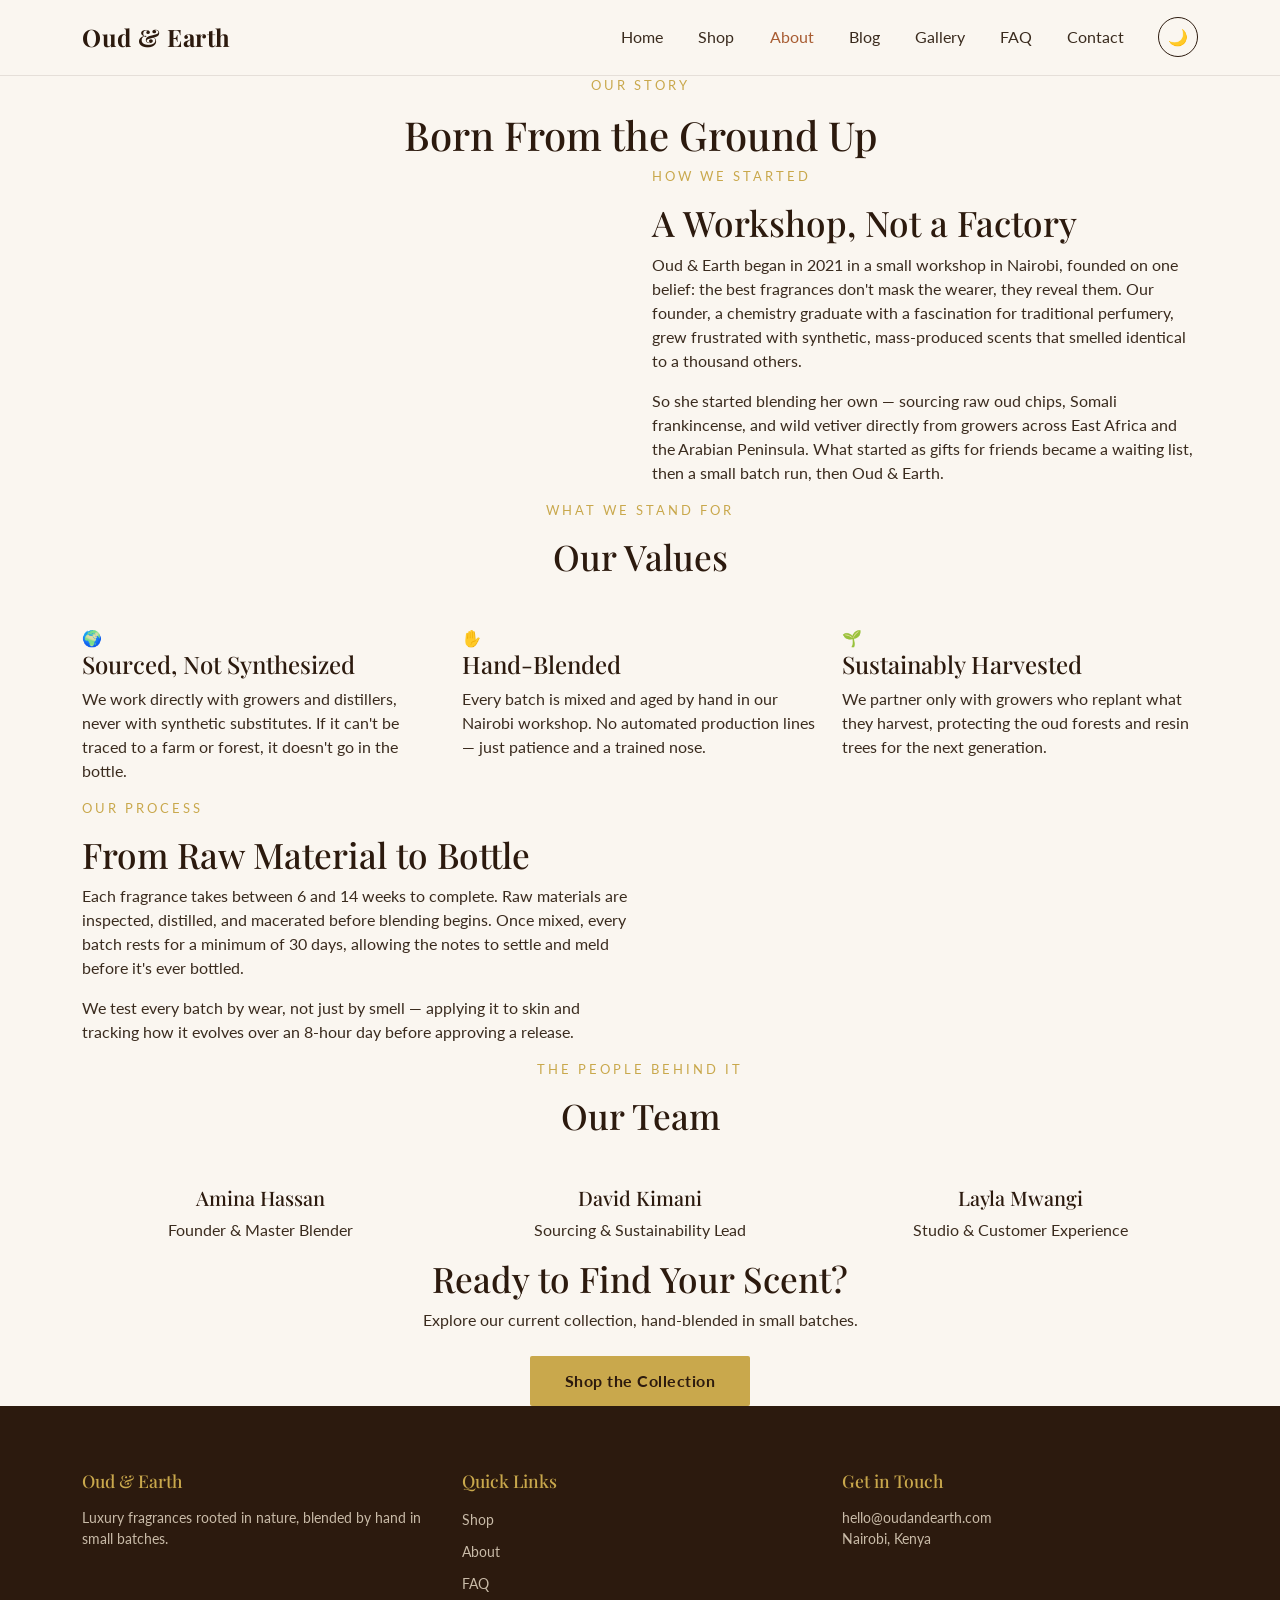
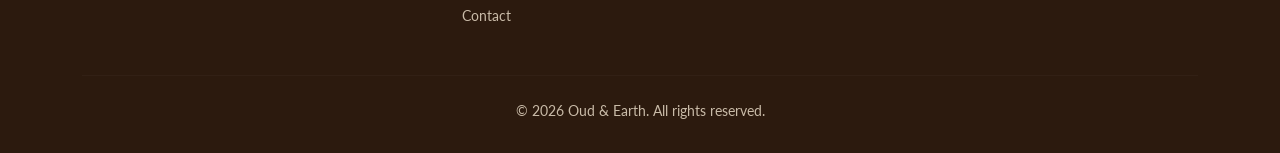
==== about.html @ 219e71b8 "Build about page with story, values, and team sections" ====
<!DOCTYPE html>
<html lang="en">
<head>
  <meta charset="UTF-8" />
  <meta name="viewport" content="width=device-width, initial-scale=1.0" />
  <title>About Us | Oud & Earth</title>

  <!-- Bootstrap 5 -->
  <link href="https://cdnjs.cloudflare.com/ajax/libs/twitter-bootstrap/5.3.3/css/bootstrap.min.css" rel="stylesheet">

  <!-- Google Fonts -->
  <link rel="preconnect" href="https://fonts.googleapis.com">
  <link href="https://fonts.googleapis.com/css2?family=Playfair+Display:wght@500;600;700&family=Lato:wght@300;400;700&display=swap" rel="stylesheet">

  <!-- Custom CSS -->
  <link rel="stylesheet" href="css/style.css">
</head>
<body>

  <!-- ===== NAVBAR ===== -->
  <nav class="navbar navbar-expand-lg fixed-top" id="mainNav">
    <div class="container">
      <a class="navbar-brand" href="index.html">Oud &amp; Earth</a>
      <button class="navbar-toggler" type="button" data-bs-toggle="collapse" data-bs-target="#navMenu" aria-label="Toggle navigation">
        <span class="navbar-toggler-icon"></span>
      </button>
      <div class="collapse navbar-collapse" id="navMenu">
        <ul class="navbar-nav ms-auto">
          <li class="nav-item"><a class="nav-link" href="index.html">Home</a></li>
          <li class="nav-item"><a class="nav-link" href="shop.html">Shop</a></li>
          <li class="nav-item"><a class="nav-link active" href="about.html">About</a></li>
          <li class="nav-item"><a class="nav-link" href="blog.html">Blog</a></li>
          <li class="nav-item"><a class="nav-link" href="gallery.html">Gallery</a></li>
          <li class="nav-item"><a class="nav-link" href="faq.html">FAQ</a></li>
          <li class="nav-item"><a class="nav-link" href="contact.html">Contact</a></li>
        </ul>
        <button id="themeToggle" class="btn-theme ms-lg-3 mt-3 mt-lg-0" aria-label="Toggle dark mode">🌙</button>
      </div>
    </div>
  </nav>

  <!-- ===== PAGE HEADER ===== -->
  <header class="page-header">
    <div class="container text-center">
      <p class="eyebrow">Our Story</p>
      <h1 class="page-title">Born From the Ground Up</h1>
    </div>
  </header>

  <!-- ===== ORIGIN STORY ===== -->
  <section class="about-section">
    <div class="container">
      <div class="row align-items-center gy-4">
        <div class="col-lg-6">
          <div class="about-image about-image-1"></div>
        </div>
        <div class="col-lg-6">
          <p class="eyebrow">How We Started</p>
          <h2 class="section-title">A Workshop, Not a Factory</h2>
          <p>Oud & Earth began in 2021 in a small workshop in Nairobi, founded on one belief: the best fragrances don't mask the wearer, they reveal them. Our founder, a chemistry graduate with a fascination for traditional perfumery, grew frustrated with synthetic, mass-produced scents that smelled identical to a thousand others.</p>
          <p>So she started blending her own — sourcing raw oud chips, Somali frankincense, and wild vetiver directly from growers across East Africa and the Arabian Peninsula. What started as gifts for friends became a waiting list, then a small batch run, then Oud & Earth.</p>
        </div>
      </div>
    </div>
  </section>

  <!-- ===== VALUES ===== -->
  <section class="values-section">
    <div class="container">
      <p class="eyebrow text-center">What We Stand For</p>
      <h2 class="section-title text-center mb-5">Our Values</h2>
      <div class="row g-4">

        <div class="col-md-4">
          <div class="value-card">
            <div class="value-icon">🌍</div>
            <h4>Sourced, Not Synthesized</h4>
            <p>We work directly with growers and distillers, never with synthetic substitutes. If it can't be traced to a farm or forest, it doesn't go in the bottle.</p>
          </div>
        </div>

        <div class="col-md-4">
          <div class="value-card">
            <div class="value-icon">✋</div>
            <h4>Hand-Blended</h4>
            <p>Every batch is mixed and aged by hand in our Nairobi workshop. No automated production lines — just patience and a trained nose.</p>
          </div>
        </div>

        <div class="col-md-4">
          <div class="value-card">
            <div class="value-icon">🌱</div>
            <h4>Sustainably Harvested</h4>
            <p>We partner only with growers who replant what they harvest, protecting the oud forests and resin trees for the next generation.</p>
          </div>
        </div>

      </div>
    </div>
  </section>

  <!-- ===== PROCESS ===== -->
  <section class="process-section">
    <div class="container">
      <div class="row align-items-center gy-4">
        <div class="col-lg-6 order-lg-2">
          <div class="about-image about-image-2"></div>
        </div>
        <div class="col-lg-6 order-lg-1">
          <p class="eyebrow">Our Process</p>
          <h2 class="section-title">From Raw Material to Bottle</h2>
          <p>Each fragrance takes between 6 and 14 weeks to complete. Raw materials are inspected, distilled, and macerated before blending begins. Once mixed, every batch rests for a minimum of 30 days, allowing the notes to settle and meld before it's ever bottled.</p>
          <p>We test every batch by wear, not just by smell — applying it to skin and tracking how it evolves over an 8-hour day before approving a release.</p>
        </div>
      </div>
    </div>
  </section>

  <!-- ===== TEAM ===== -->
  <section class="team-section">
    <div class="container">
      <p class="eyebrow text-center">The People Behind It</p>
      <h2 class="section-title text-center mb-5">Our Team</h2>
      <div class="row g-4 justify-content-center">

        <div class="col-md-4">
          <div class="team-card text-center">
            <div class="team-photo team-photo-1"></div>
            <h5>Amina Hassan</h5>
            <p class="team-role">Founder &amp; Master Blender</p>
          </div>
        </div>

        <div class="col-md-4">
          <div class="team-card text-center">
            <div class="team-photo team-photo-2"></div>
            <h5>David Kimani</h5>
            <p class="team-role">Sourcing &amp; Sustainability Lead</p>
          </div>
        </div>

        <div class="col-md-4">
          <div class="team-card text-center">
            <div class="team-photo team-photo-3"></div>
            <h5>Layla Mwangi</h5>
            <p class="team-role">Studio &amp; Customer Experience</p>
          </div>
        </div>

      </div>
    </div>
  </section>

  <!-- ===== CTA ===== -->
  <section class="about-cta text-center">
    <div class="container">
      <h2 class="section-title">Ready to Find Your Scent?</h2>
      <p class="mb-4">Explore our current collection, hand-blended in small batches.</p>
      <a href="shop.html" class="btn btn-gold">Shop the Collection</a>
    </div>
  </section>

  <!-- ===== FOOTER ===== -->
  <footer class="site-footer">
    <div class="container">
      <div class="row gy-4">
        <div class="col-md-4">
          <h5>Oud &amp; Earth</h5>
          <p>Luxury fragrances rooted in nature, blended by hand in small batches.</p>
        </div>
        <div class="col-md-4">
          <h5>Quick Links</h5>
          <ul class="footer-links">
            <li><a href="shop.html">Shop</a></li>
            <li><a href="about.html">About</a></li>
            <li><a href="faq.html">FAQ</a></li>
            <li><a href="contact.html">Contact</a></li>
          </ul>
        </div>
        <div class="col-md-4">
          <h5>Get in Touch</h5>
          <p>hello@oudandearth.com<br>Nairobi, Kenya</p>
        </div>
      </div>
      <hr>
      <p class="text-center small mb-0">&copy; 2026 Oud &amp; Earth. All rights reserved.</p>
    </div>
  </footer>

  <script src="https://cdnjs.cloudflare.com/ajax/libs/twitter-bootstrap/5.3.3/js/bootstrap.bundle.min.js"></script>
  <script src="js/main.js"></script>
</body>
</html>
---- css/style.css ----
/* ============================
   OUD & EARTH — CUSTOM STYLES
   ============================ */

:root {
  --color-bg: #FAF6F0;
  --color-dark: #2C1A0E;
  --color-gold: #C9A84C;
  --color-terracotta: #A85C32;
  --color-text: #3A2B1E;
  --font-display: 'Playfair Display', serif;
  --font-body: 'Lato', sans-serif;
}

* {
  box-sizing: border-box;
}

body {
  font-family: var(--font-body);
  color: var(--color-text);
  background-color: var(--color-bg);
  margin: 0;
  padding-top: 76px;
}

h1, h2, h3, h4, h5 {
  font-family: var(--font-display);
  color: var(--color-dark);
}

a {
  text-decoration: none;
}

/* ===== NAVBAR ===== */
#mainNav {
  background-color: var(--color-bg);
  border-bottom: 1px solid rgba(44, 26, 14, 0.1);
  padding: 0.9rem 0;
  transition: background-color 0.3s ease;
}

.navbar-brand {
  font-family: var(--font-display);
  font-size: 1.5rem;
  font-weight: 700;
  color: var(--color-dark) !important;
  letter-spacing: 0.5px;
}

.nav-link {
  font-family: var(--font-body);
  color: var(--color-text) !important;
  font-weight: 400;
  margin: 0 0.6rem;
  position: relative;
}

.nav-link.active,
.nav-link:hover {
  color: var(--color-terracotta) !important;
}

.btn-theme {
  background: none;
  border: 1px solid var(--color-dark);
  border-radius: 50px;
  width: 40px;
  height: 40px;
  cursor: pointer;
  font-size: 1rem;
}

/* ===== HERO ===== */
.hero {
  position: relative;
  min-height: 90vh;
  display: flex;
  align-items: center;
  justify-content: center;
  background: linear-gradient(135deg, #2C1A0E 0%, #4A2E18 45%, #6B3F1F 100%);
  overflow: hidden;
}

.hero-overlay {
  position: absolute;
  inset: 0;
  background:
    radial-gradient(circle at 20% 30%, rgba(201, 168, 76, 0.18), transparent 50%),
    radial-gradient(circle at 80% 70%, rgba(168, 92, 50, 0.25), transparent 50%);
}

.hero-content {
  position: relative;
  z-index: 2;
  padding: 2rem 1rem;
  max-width: 800px;
}

.eyebrow {
  font-family: var(--font-body);
  text-transform: uppercase;
  letter-spacing: 3px;
  font-size: 0.8rem;
  color: var(--color-gold);
  margin-bottom: 1rem;
}

.hero-title {
  font-size: 3.2rem;
  font-weight: 600;
  color: #FAF6F0;
  line-height: 1.2;
  margin-bottom: 1.2rem;
}

.hero-sub {
  font-size: 1.15rem;
  color: #E8DDD0;
  margin-bottom: 2rem;
}

.btn-gold {
  background-color: var(--color-gold);
  color: var(--color-dark);
  font-weight: 700;
  padding: 0.8rem 2.2rem;
  border-radius: 2px;
  border: none;
  letter-spacing: 0.5px;
  transition: all 0.3s ease;
}

.btn-gold:hover {
  background-color: #b8943f;
  color: var(--color-dark);
  transform: translateY(-2px);
}

.btn-outline-gold {
  border: 1.5px solid var(--color-gold);
  color: var(--color-dark);
  font-weight: 600;
  padding: 0.7rem 2rem;
  border-radius: 2px;
  transition: all 0.3s ease;
}

.btn-outline-gold:hover {
  background-color: var(--color-gold);
  color: var(--color-dark);
}

/* ===== INTRO STRIP ===== */
.intro-strip {
  background-color: #F0E8DA;
  padding: 4rem 0;
}

.intro-strip h3 {
  font-size: 1.3rem;
  margin-bottom: 0.6rem;
}

.intro-strip p {
  font-size: 0.95rem;
  color: #5A4A3A;
}

/* ===== FEATURED SCENTS ===== */
.featured {
  padding: 6rem 0;
}

.section-title {
  font-size: 2.2rem;
}

.scent-card {
  text-align: center;
  transition: transform 0.3s ease;
}

.scent-card:hover {
  transform: translateY(-6px);
}

.scent-image {
  height: 320px;
  border-radius: 4px;
  margin-bottom: 1.2rem;
  background-size: cover;
  background-position: center;
}

.scent-1 { background: linear-gradient(160deg, #3A2416, #6B3F1F); }
.scent-2 { background: linear-gradient(160deg, #6B3F1F, #C9A84C); }
.scent-3 { background: linear-gradient(160deg, #2C1A0E, #5A4A3A); }

.scent-card h4 {
  font-size: 1.3rem;
  margin-bottom: 0.3rem;
}

.scent-notes {
  font-size: 0.85rem;
  color: #7A6A5A;
  margin-bottom: 0.4rem;
}

.price {
  font-weight: 700;
  color: var(--color-terracotta);
}

/* ===== STORY SECTION ===== */
.story {
  background-color: #F0E8DA;
  padding: 6rem 0;
}

.story p {
  font-size: 1.05rem;
  line-height: 1.7;
  margin-bottom: 1.5rem;
}

.story-image {
  height: 380px;
  border-radius: 4px;
  background: linear-gradient(135deg, #4A2E18, #C9A84C);
}

.link-gold {
  color: var(--color-terracotta);
  font-weight: 700;
  border-bottom: 1px solid var(--color-terracotta);
  padding-bottom: 2px;
}

/* ===== FOOTER ===== */
.site-footer {
  background-color: var(--color-dark);
  color: #E8DDD0;
  padding: 4rem 0 2rem;
}

.site-footer h5 {
  color: var(--color-gold);
  font-size: 1.1rem;
  margin-bottom: 1rem;
}

.site-footer p {
  font-size: 0.9rem;
  color: #C9BBA8;
}

.footer-links {
  list-style: none;
  padding: 0;
}

.footer-links li {
  margin-bottom: 0.5rem;
}

.footer-links a {
  color: #C9BBA8;
  font-size: 0.9rem;
}

.footer-links a:hover {
  color: var(--color-gold);
}

.site-footer hr {
  border-color: rgba(255, 255, 255, 0.1);
  margin: 2rem 0 1.5rem;
}

/* ===== DARK MODE ===== */
body.dark-mode {
  background-color: #1C120A;
  color: #E8DDD0;
}

body.dark-mode #mainNav {
  background-color: #1C120A;
  border-bottom-color: rgba(255, 255, 255, 0.08);
}

body.dark-mode .navbar-brand,
body.dark-mode .nav-link {
  color: #E8DDD0 !important;
}

body.dark-mode .intro-strip,
body.dark-mode .story {
  background-color: #271A10;
}

body.dark-mode h1, body.dark-mode h2, body.dark-mode h3, body.dark-mode h4 {
  color: #F4ECE0;
}

body.dark-mode .intro-strip p,
body.dark-mode .scent-notes,
body.dark-mode .story p {
  color: #B8A992;
}

/* ===== RESPONSIVE ===== */
@media (max-width: 768px) {
  .hero-title {
    font-size: 2.2rem;
  }
  .featured, .story {
    padding: 3.5rem 0;
  }
  .story-image {
    height: 260px;
  }
}
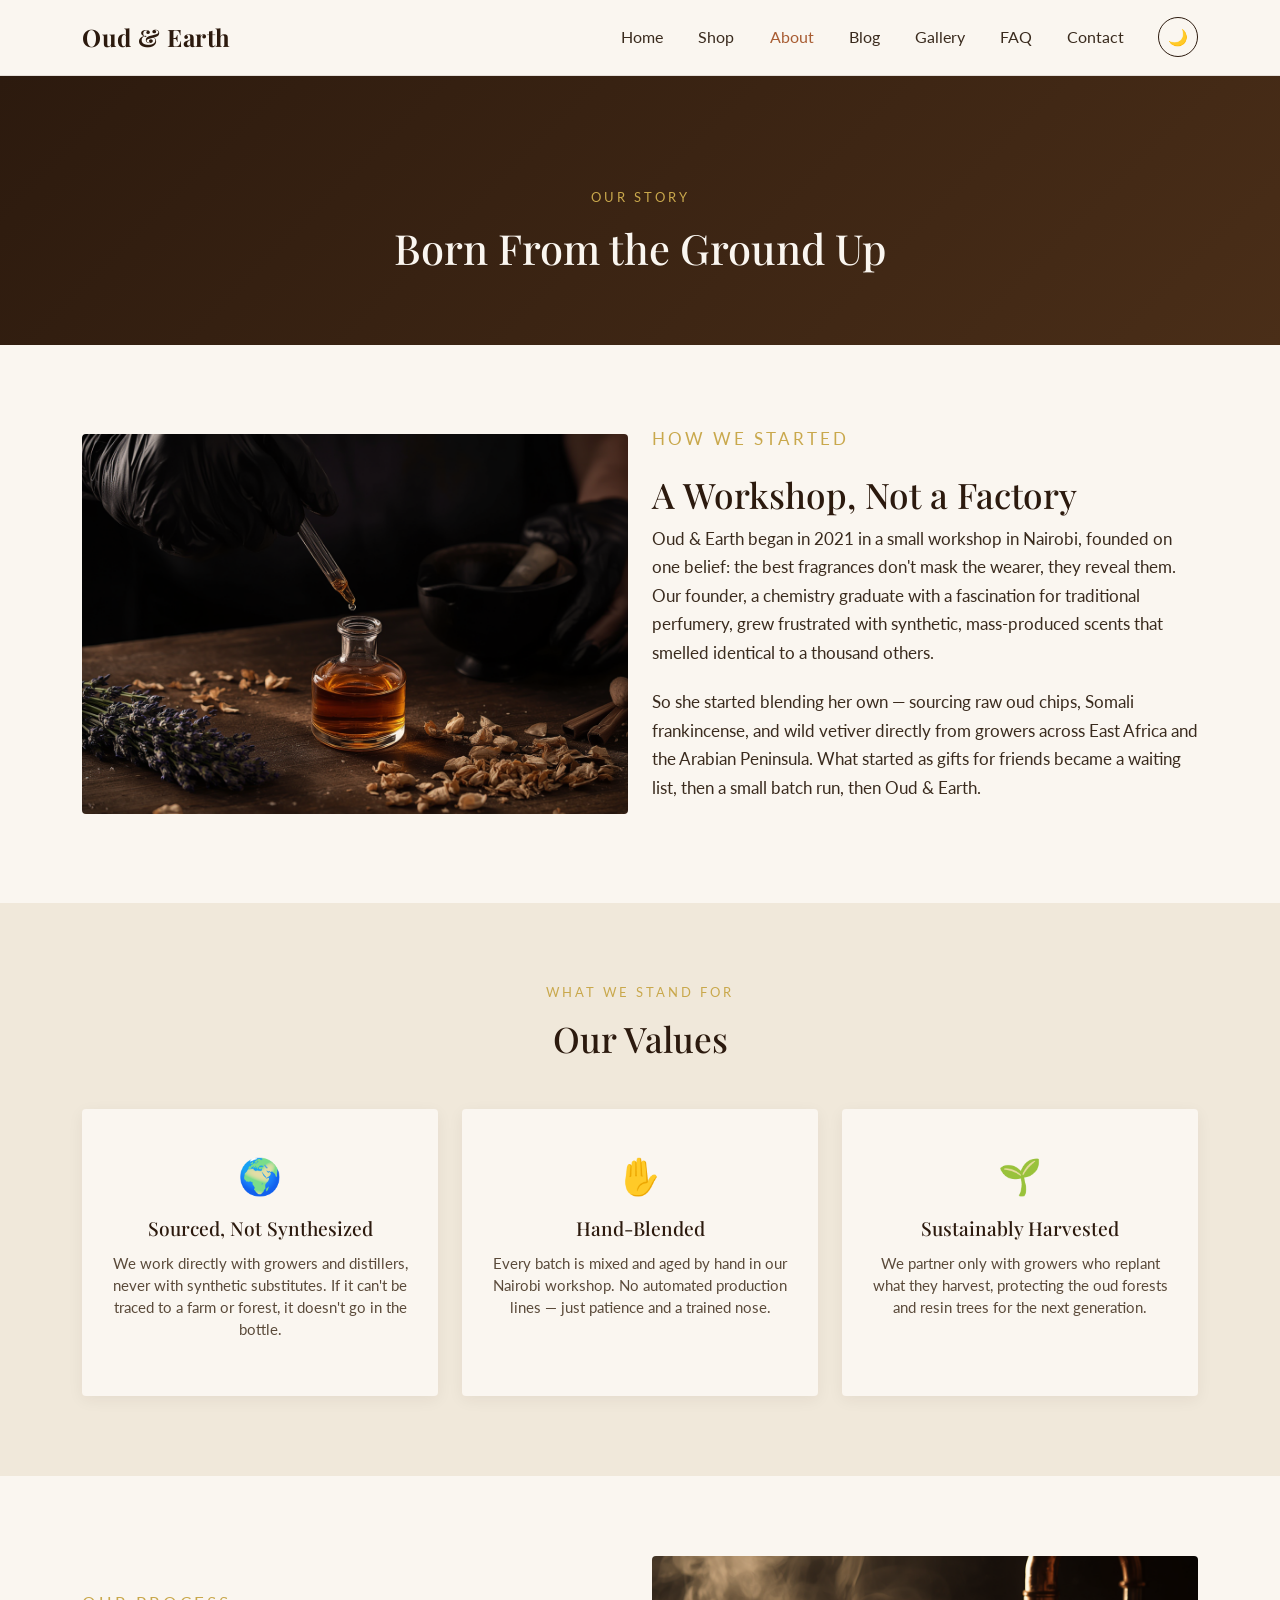
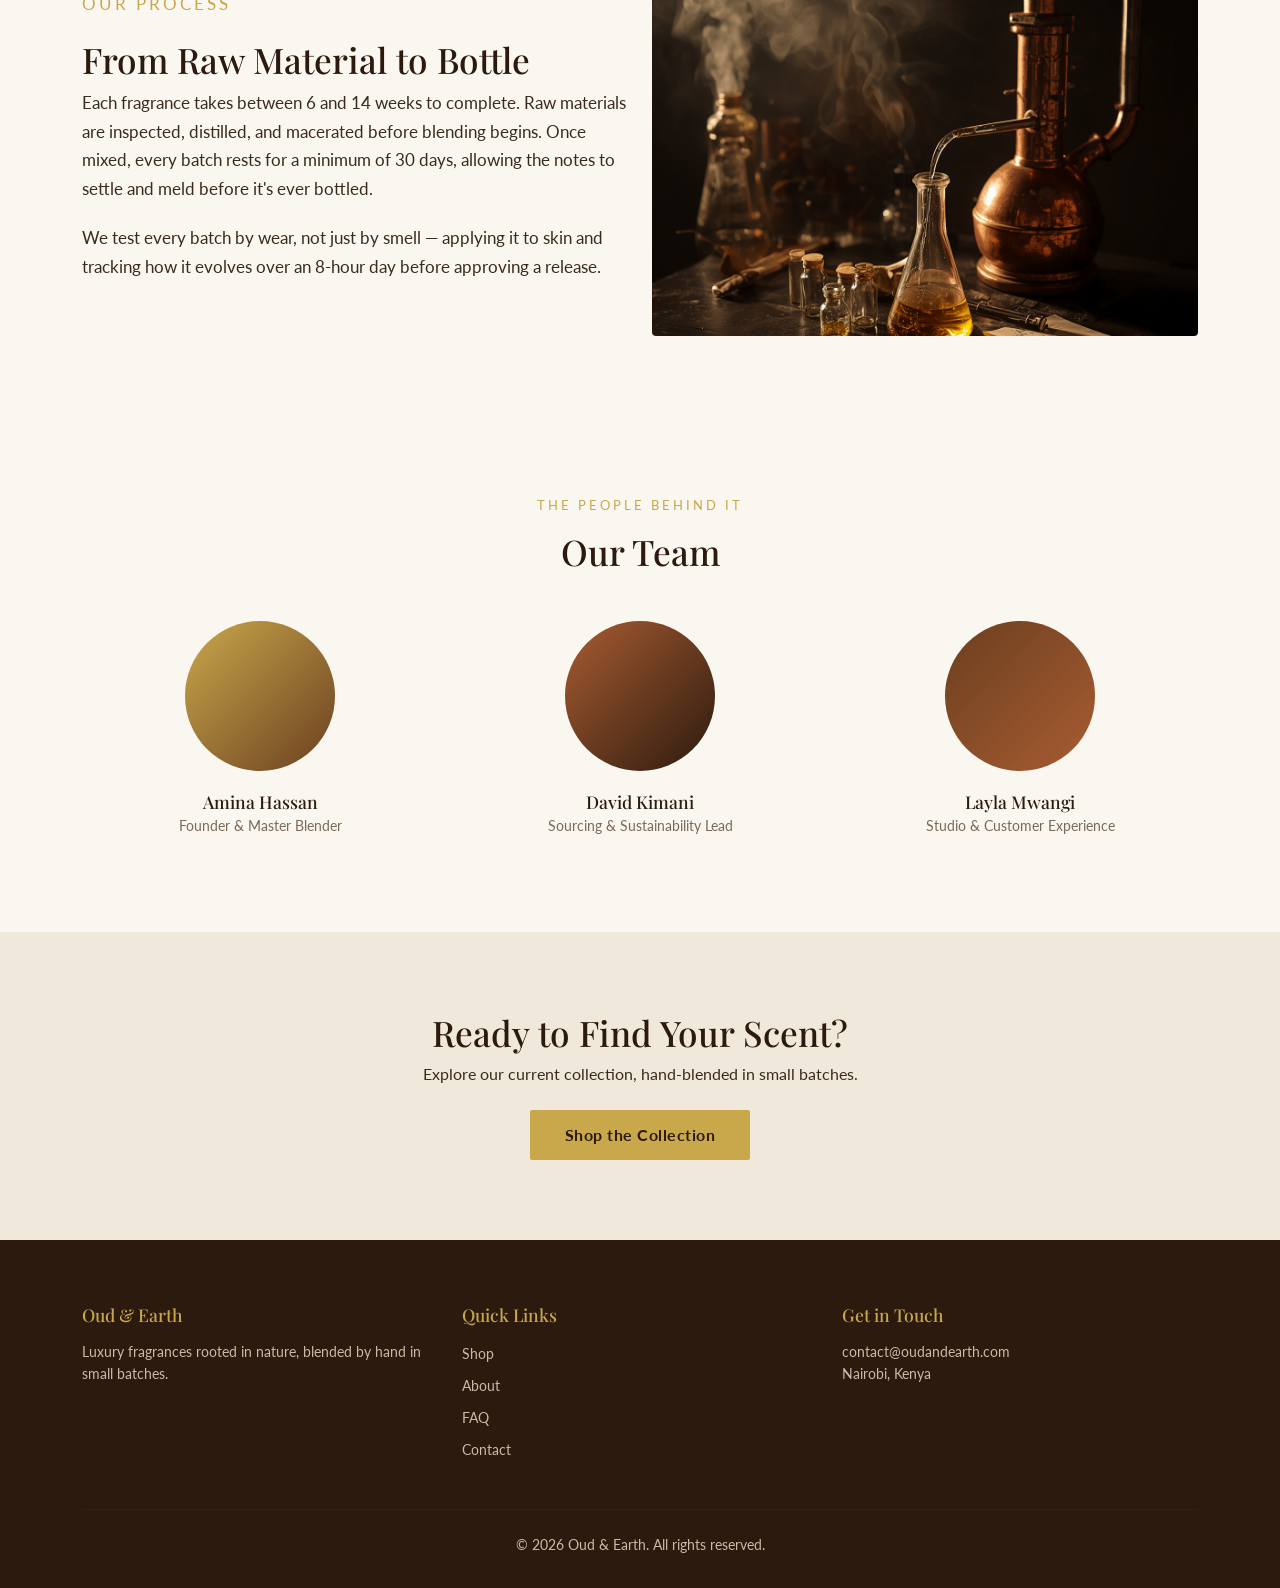
==== commit 79e31da8: "Update footer contact details across all pages" ====
--- a/about.html
+++ b/about.html
@@ -4,6 +4,7 @@
   <meta charset="UTF-8" />
   <meta name="viewport" content="width=device-width, initial-scale=1.0" />
   <title>About Us | Oud & Earth</title>
+  <link rel="icon" href="data:image/svg+xml,<svg xmlns=%22http://www.w3.org/2000/svg%22 viewBox=%220 0 100 100%22><text y=%22.9em%22 font-size=%2290%22>🌿</text></svg>">
 
   <!-- Bootstrap 5 -->
   <link href="https://cdnjs.cloudflare.com/ajax/libs/twitter-bootstrap/5.3.3/css/bootstrap.min.css" rel="stylesheet">
@@ -179,7 +180,7 @@
         </div>
         <div class="col-md-4">
           <h5>Get in Touch</h5>
-          <p>hello@oudandearth.com<br>Nairobi, Kenya</p>
+          <p>contact@oudandearth.com<br>Nairobi, Kenya</p>
         </div>
       </div>
       <hr>
--- a/css/style.css
+++ b/css/style.css
@@ -177,6 +177,12 @@
   font-size: 2.2rem;
 }
 
+.scent-card-link {
+  text-decoration: none;
+  color: inherit;
+  display: block;
+}
+
 .scent-card {
   text-align: center;
   transition: transform 0.3s ease;
@@ -194,9 +200,9 @@
   background-position: center;
 }
 
-.scent-1 { background: linear-gradient(160deg, #3A2416, #6B3F1F); }
-.scent-2 { background: linear-gradient(160deg, #6B3F1F, #C9A84C); }
-.scent-3 { background: linear-gradient(160deg, #2C1A0E, #5A4A3A); }
+.scent-1 { background-image: url('../assets/images/amber-nocturne.png');background-size: cover; background-position: center; }
+.scent-2 { background-image: url('../assets/images/desert-bloom.png');background-size: cover; background-position: center; }
+.scent-3 { background-image: url('../assets/images/vetiver-smoke.png');background-size: cover; background-position: center; }
 
 .scent-card h4 {
   font-size: 1.3rem;
@@ -229,7 +235,9 @@
 .story-image {
   height: 380px;
   border-radius: 4px;
-  background: linear-gradient(135deg, #4A2E18, #C9A84C);
+  background-image: url('../assets/images/our-story.jpg');
+  background-size: cover;
+  background-position: center;
 }
 
 .link-gold {
@@ -311,6 +319,654 @@
   color: #B8A992;
 }
 
+/* ===== PAGE HEADER (About, Shop, etc.) ===== */
+.page-header {
+  background: linear-gradient(135deg, #2C1A0E 0%, #4A2E18 100%);
+  padding: 7rem 0 4rem;
+}
+
+.page-header .eyebrow {
+  color: var(--color-gold);
+}
+
+.page-title {
+  color: #FAF6F0;
+  font-size: 2.6rem;
+}
+
+/* ===== ABOUT PAGE ===== */
+.about-section,
+.process-section {
+  padding: 5rem 0;
+}
+
+.about-section p,
+.process-section p {
+  font-size: 1.05rem;
+  line-height: 1.7;
+  margin-bottom: 1.3rem;
+}
+
+.about-image {
+  height: 380px;
+  border-radius: 4px;
+}
+
+.about-image-1 {
+  background-image: url('../assets/images/about-workshop.jpg');
+  background-size: cover;
+  background-position: center;
+}
+
+.about-image-2 {
+  background-image: url('../assets/images/about-process.jpg');
+  background-size: cover;
+  background-position: center;
+}
+
+.values-section {
+  background-color: #F0E8DA;
+  padding: 5rem 0;
+}
+
+.value-card {
+  background-color: var(--color-bg);
+  padding: 2.5rem 1.8rem;
+  border-radius: 4px;
+  height: 100%;
+  text-align: center;
+  box-shadow: 0 4px 16px rgba(44, 26, 14, 0.06);
+}
+
+.value-icon {
+  font-size: 2.2rem;
+  margin-bottom: 1rem;
+}
+
+.value-card h4 {
+  font-size: 1.2rem;
+  margin-bottom: 0.7rem;
+}
+
+.value-card p {
+  font-size: 0.92rem;
+  color: #5A4A3A;
+}
+
+.team-section {
+  padding: 5rem 0;
+}
+
+.team-photo {
+  width: 150px;
+  height: 150px;
+  border-radius: 50%;
+  margin: 0 auto 1.2rem;
+}
+
+.team-photo-1 { background: linear-gradient(135deg, #C9A84C, #6B3F1F); }
+.team-photo-2 { background: linear-gradient(135deg, #A85C32, #2C1A0E); }
+.team-photo-3 { background: linear-gradient(135deg, #6B3F1F, #A85C32); }
+
+.team-card h5 {
+  font-size: 1.1rem;
+  margin-bottom: 0.2rem;
+}
+
+.team-role {
+  font-size: 0.88rem;
+  color: #7A6A5A;
+}
+
+.about-cta {
+  background-color: #F0E8DA;
+  padding: 5rem 0;
+}
+
+body.dark-mode .page-header {
+  background: linear-gradient(135deg, #15100A 0%, #2C1A0E 100%);
+}
+
+body.dark-mode .values-section,
+body.dark-mode .about-cta {
+  background-color: #271A10;
+}
+
+body.dark-mode .value-card {
+  background-color: #2C1A0E;
+}
+
+body.dark-mode .value-card p,
+body.dark-mode .team-role {
+  color: #B8A992;
+}
+
+/* ===== CONTACT PAGE ===== */
+.contact-section {
+  padding: 5rem 0;
+}
+
+.contact-info-item {
+  margin-bottom: 2rem;
+}
+
+.contact-info-item h5 {
+  font-size: 1rem;
+  margin-bottom: 0.4rem;
+}
+
+.contact-info-item p {
+  font-size: 0.95rem;
+  color: #5A4A3A;
+  margin: 0;
+}
+
+.form-label {
+  font-weight: 600;
+  font-size: 0.9rem;
+  color: var(--color-dark);
+}
+
+.optional {
+  font-weight: 400;
+  color: #9A8A78;
+  font-size: 0.82rem;
+}
+
+.form-control,
+.form-select {
+  border: 1px solid #D9CCB8;
+  border-radius: 3px;
+  padding: 0.65rem 0.9rem;
+  font-family: var(--font-body);
+}
+
+.form-control:focus,
+.form-select:focus {
+  border-color: var(--color-gold);
+  box-shadow: 0 0 0 3px rgba(201, 168, 76, 0.2);
+}
+
+.form-control.is-invalid,
+.form-select.is-invalid {
+  border-color: #B23A2F;
+}
+
+.error-message {
+  color: #B23A2F;
+  font-size: 0.82rem;
+  margin-top: 0.3rem;
+  min-height: 1.1rem;
+}
+
+.form-success {
+  display: none;
+  margin-top: 1.5rem;
+  padding: 1rem 1.3rem;
+  background-color: #E5F0DF;
+  border: 1px solid #8FB07C;
+  border-radius: 4px;
+  color: #355C28;
+  font-size: 0.95rem;
+}
+
+.map-section {
+  height: 0;
+}
+
+.map-placeholder {
+  height: 280px;
+  background: linear-gradient(135deg, #4A2E18, #A85C32);
+  display: flex;
+  align-items: center;
+  justify-content: center;
+  color: #FAF6F0;
+  font-size: 1.1rem;
+  font-weight: 600;
+}
+
+body.dark-mode .contact-info-item p {
+  color: #B8A992;
+}
+
+body.dark-mode .form-control,
+body.dark-mode .form-select {
+  background-color: #2C1A0E;
+  border-color: #4A3A2A;
+  color: #E8DDD0;
+}
+
+/* ===== SHOP PAGE ===== */
+.shop-section {
+  padding: 5rem 0;
+}
+
+.filter-bar {
+  display: flex;
+  justify-content: center;
+  gap: 0.8rem;
+  flex-wrap: wrap;
+}
+
+.filter-btn {
+  background: none;
+  border: 1px solid #D9CCB8;
+  color: var(--color-text);
+  padding: 0.5rem 1.5rem;
+  border-radius: 30px;
+  font-family: var(--font-body);
+  font-size: 0.9rem;
+  cursor: pointer;
+  transition: all 0.25s ease;
+}
+
+.filter-btn:hover {
+  border-color: var(--color-gold);
+  color: var(--color-terracotta);
+}
+
+.filter-btn.active {
+  background-color: var(--color-dark);
+  border-color: var(--color-dark);
+  color: #FAF6F0;
+}
+
+.scent-4 { background-image: url('../assets/images/iron-cedar.png'); background-size: cover; background-position: center; }
+.scent-5 { background-image: url('../assets/images/jasmine-veil.png'); background-size: cover; background-position: center; }
+.scent-6 { background-image: url('../assets/images/wild-frankincense.png'); background-size: cover; background-position: center; }
+
+#noResults {
+  color: #7A6A5A;
+  font-style: italic;
+}
+
+body.dark-mode .filter-btn {
+  border-color: #4A3A2A;
+  color: #E8DDD0;
+}
+
+body.dark-mode .filter-btn.active {
+  background-color: var(--color-gold);
+  border-color: var(--color-gold);
+  color: #2C1A0E;
+}
+
+/* ===== PRODUCT DETAIL PAGE ===== */
+.breadcrumb-bar {
+  background-color: #F0E8DA;
+  padding: 1rem 0;
+  font-size: 0.88rem;
+  margin-top: 76px;
+}
+
+.breadcrumb-bar a {
+  color: #7A6A5A;
+}
+
+.breadcrumb-bar a:hover {
+  color: var(--color-terracotta);
+}
+
+.breadcrumb-bar span {
+  color: var(--color-dark);
+  font-weight: 600;
+}
+
+.product-detail {
+  padding: 4rem 0;
+}
+
+.product-detail-image {
+  height: 460px;
+  border-radius: 4px;
+  background-size: cover;
+  background-position: center;
+  background-image: url('../assets/images/amber-nocturne.png');
+}
+
+.product-title {
+  font-size: 2.4rem;
+  margin-bottom: 0.5rem;
+}
+
+.product-price {
+  font-size: 1.4rem;
+  font-weight: 700;
+  color: var(--color-terracotta);
+  margin-bottom: 1.5rem;
+}
+
+.product-description {
+  font-size: 1.02rem;
+  line-height: 1.7;
+  color: #5A4A3A;
+  margin-bottom: 2rem;
+}
+
+.notes-table {
+  border-top: 1px solid #E2D5C0;
+}
+
+.notes-row {
+  display: flex;
+  justify-content: space-between;
+  padding: 0.8rem 0;
+  border-bottom: 1px solid #E2D5C0;
+  font-size: 0.95rem;
+}
+
+.notes-label {
+  font-weight: 600;
+  color: var(--color-dark);
+}
+
+.related-section {
+  background-color: #F0E8DA;
+  padding: 5rem 0;
+}
+
+body.dark-mode .breadcrumb-bar {
+  background-color: #271A10;
+}
+
+body.dark-mode .breadcrumb-bar span {
+  color: #F4ECE0;
+}
+
+body.dark-mode .product-description {
+  color: #B8A992;
+}
+
+body.dark-mode .notes-table,
+body.dark-mode .notes-row {
+  border-color: #4A3A2A;
+}
+
+body.dark-mode .notes-label {
+  color: #F4ECE0;
+}
+
+body.dark-mode .related-section {
+  background-color: #271A10;
+}
+
+/* ===== BLOG PAGE ===== */
+.featured-post-section {
+  padding: 5rem 0;
+}
+ 
+.featured-post-section p {
+  font-size: 1.05rem;
+  line-height: 1.7;
+  margin-bottom: 1.3rem;
+  color: #5A4A3A;
+}
+ 
+.blog-image {
+  height: 320px;
+  border-radius: 4px;
+}
+ 
+.blog-image-1 { background-image: url('../assets/images/blog-featured.jpg'); background-size: cover; background-position: center; }
+.blog-image-2 { background-image: url('../assets/images/blog-2.jpg'); background-size: cover; background-position: center; }
+.blog-image-3 { background-image: url('../assets/images/blog-3.jpg'); background-size: cover; background-position: center; }
+.blog-image-4 { background-image: url('../assets/images/blog-4.jpg'); background-size: cover; background-position: center; }
+.blog-image-5 { background-image: url('../assets/images/blog-5.jpg'); background-size: cover; background-position: center; }
+.blog-image-6 { background-image: url('../assets/images/blog-6.jpg'); background-size: cover; background-position: center; }
+ 
+.blog-grid-section {
+  background-color: #F0E8DA;
+  padding: 5rem 0;
+}
+ 
+.blog-card {
+  background-color: var(--color-bg);
+  border-radius: 4px;
+  overflow: hidden;
+  padding-bottom: 1.5rem;
+  height: 100%;
+}
+ 
+.blog-card .blog-image {
+  height: 200px;
+  border-radius: 4px 4px 0 0;
+  margin-bottom: 1rem;
+}
+ 
+.blog-card h4 {
+  font-size: 1.15rem;
+  padding: 0 1.3rem;
+  margin-bottom: 0.6rem;
+}
+ 
+.blog-card p {
+  font-size: 0.92rem;
+  color: #5A4A3A;
+  padding: 0 1.3rem;
+}
+ 
+.blog-date {
+  font-size: 0.78rem;
+  text-transform: uppercase;
+  letter-spacing: 1px;
+  color: var(--color-gold);
+  padding: 0 1.3rem;
+  margin-bottom: 0.4rem;
+}
+ 
+.blog-card .link-gold {
+  padding: 0 1.3rem;
+  display: inline-block;
+}
+ 
+body.dark-mode .featured-post-section p {
+  color: #B8A992;
+}
+ 
+body.dark-mode .blog-grid-section {
+  background-color: #271A10;
+}
+ 
+body.dark-mode .blog-card {
+  background-color: #2C1A0E;
+}
+ 
+body.dark-mode .blog-card p {
+  color: #B8A992;
+}
+
+/* ===== GALLERY PAGE ===== */
+.gallery-section {
+  padding: 5rem 0;
+}
+ 
+.gallery-grid {
+  display: grid;
+  grid-template-columns: repeat(4, 1fr);
+  gap: 1.2rem;
+}
+ 
+.gallery-item {
+  position: relative;
+  border-radius: 4px;
+  overflow: hidden;
+  cursor: pointer;
+}
+ 
+.gallery-large {
+  grid-column: span 2;
+  grid-row: span 2;
+}
+ 
+.gallery-image {
+  width: 100%;
+  height: 220px;
+  background-size: cover;
+  background-position: center;
+  transition: transform 0.4s ease;
+}
+ 
+.gallery-large .gallery-image {
+  height: 100%;
+}
+ 
+.gallery-item:hover .gallery-image {
+  transform: scale(1.06);
+}
+ 
+.gallery-img-1 { background-image: url('../assets/images/gallery-1.jpg'); background-size: cover; background-position: center; }
+.gallery-img-2 { background-image: url('../assets/images/gallery-2.jpg'); background-size: cover; background-position: center; }
+.gallery-img-3 { background-image: url('../assets/images/gallery-3.jpg'); background-size: cover; background-position: center; }
+.gallery-img-4 { background-image: url('../assets/images/gallery-4.jpg'); background-size: cover; background-position: center; }
+.gallery-img-5 { background-image: url('../assets/images/gallery-5.jpg'); background-size: cover; background-position: center; }
+.gallery-img-6 { background-image: url('../assets/images/gallery-6.jpg'); background-size: cover; background-position: center; }
+ 
+.gallery-caption {
+  position: absolute;
+  bottom: 0;
+  left: 0;
+  right: 0;
+  padding: 0.8rem 1rem;
+  background: linear-gradient(to top, rgba(0,0,0,0.65), transparent);
+  color: #FAF6F0;
+  font-size: 0.85rem;
+  opacity: 0;
+  transition: opacity 0.3s ease;
+}
+ 
+.gallery-item:hover .gallery-caption,
+.gallery-item:focus .gallery-caption {
+  opacity: 1;
+}
+ 
+/* Lightbox */
+.lightbox {
+  display: none;
+  position: fixed;
+  inset: 0;
+  background: rgba(20, 12, 7, 0.92);
+  z-index: 1050;
+  align-items: center;
+  justify-content: center;
+  flex-direction: column;
+  padding: 2rem;
+}
+ 
+.lightbox.open {
+  display: flex;
+}
+ 
+.lightbox-image {
+  width: 100%;
+  max-width: 700px;
+  height: 60vh;
+  border-radius: 4px;
+  background-size: cover;
+  background-position: center;
+}
+ 
+.lightbox-caption {
+  color: #FAF6F0;
+  margin-top: 1rem;
+  font-size: 1rem;
+}
+ 
+.lightbox-close {
+  position: absolute;
+  top: 2rem;
+  right: 2rem;
+  background: none;
+  border: none;
+  color: #FAF6F0;
+  font-size: 2.2rem;
+  line-height: 1;
+  cursor: pointer;
+}
+
+
+/* ===== FAQ PAGE ===== */
+.faq-section {
+  padding: 5rem 0;
+}
+ 
+.faq-section .eyebrow {
+  margin-top: 1rem;
+  margin-bottom: 0.8rem;
+}
+ 
+.accordion-item {
+  border: none;
+  border-bottom: 1px solid #E2D5C0;
+  background-color: transparent;
+}
+ 
+.accordion-button {
+  font-family: var(--font-display);
+  font-size: 1.05rem;
+  color: var(--color-dark);
+  background-color: transparent;
+  padding: 1.2rem 0;
+  box-shadow: none;
+}
+ 
+.accordion-button:not(.collapsed) {
+  color: var(--color-terracotta);
+  background-color: transparent;
+  box-shadow: none;
+}
+ 
+.accordion-button:focus {
+  box-shadow: none;
+  border-color: transparent;
+}
+ 
+.accordion-button::after {
+  background-size: 1.1rem;
+}
+ 
+.accordion-body {
+  padding: 0 0 1.5rem 0;
+  font-size: 0.96rem;
+  line-height: 1.7;
+  color: #5A4A3A;
+}
+ 
+.faq-cta {
+  background-color: #F0E8DA;
+  padding: 3rem 2rem;
+  border-radius: 4px;
+  margin-top: 2rem;
+}
+ 
+.faq-cta p {
+  color: #5A4A3A;
+  margin-bottom: 1.5rem;
+}
+ 
+body.dark-mode .accordion-item {
+  border-bottom-color: #4A3A2A;
+}
+ 
+body.dark-mode .accordion-button {
+  color: #F4ECE0;
+}
+ 
+body.dark-mode .accordion-button:not(.collapsed) {
+  color: var(--color-gold);
+}
+ 
+body.dark-mode .accordion-body {
+  color: #B8A992;
+}
+ 
+body.dark-mode .faq-cta {
+  background-color: #271A10;
+}
+ 
+body.dark-mode .faq-cta p {
+  color: #B8A992;
+}
+ 
 /* ===== RESPONSIVE ===== */
 @media (max-width: 768px) {
   .hero-title {
@@ -322,4 +978,24 @@
   .story-image {
     height: 260px;
   }
-}+  .gallery-grid {
+    grid-template-columns: repeat(2, 1fr);
+  }
+  .gallery-large {
+    grid-column: span 2;
+    grid-row: span 1;
+  }
+}
+
+/* ===== RESPONSIVE ===== */
+@media (max-width: 768px) {
+  .hero-title {
+    font-size: 2.2rem;
+  }
+  .featured, .story {
+    padding: 3.5rem 0;
+  }
+  .story-image {
+    height: 260px;
+  }
+}
